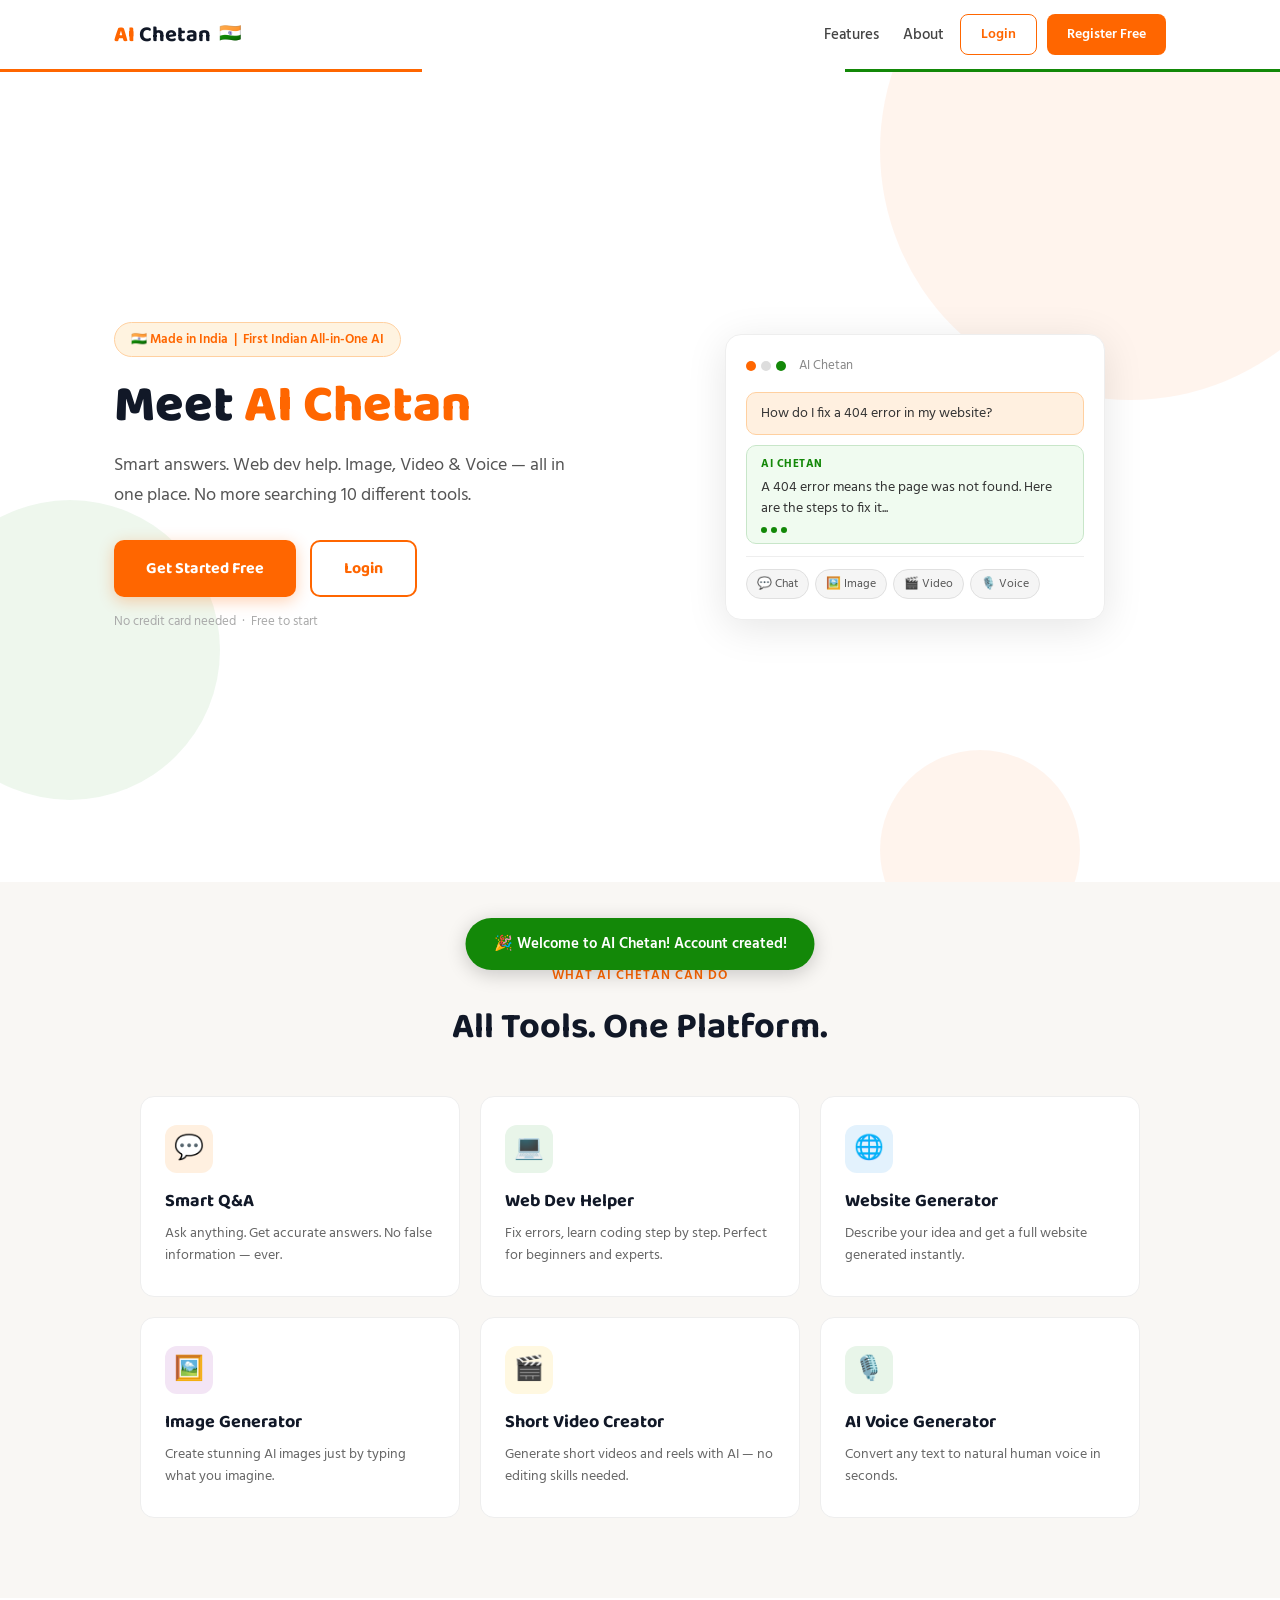
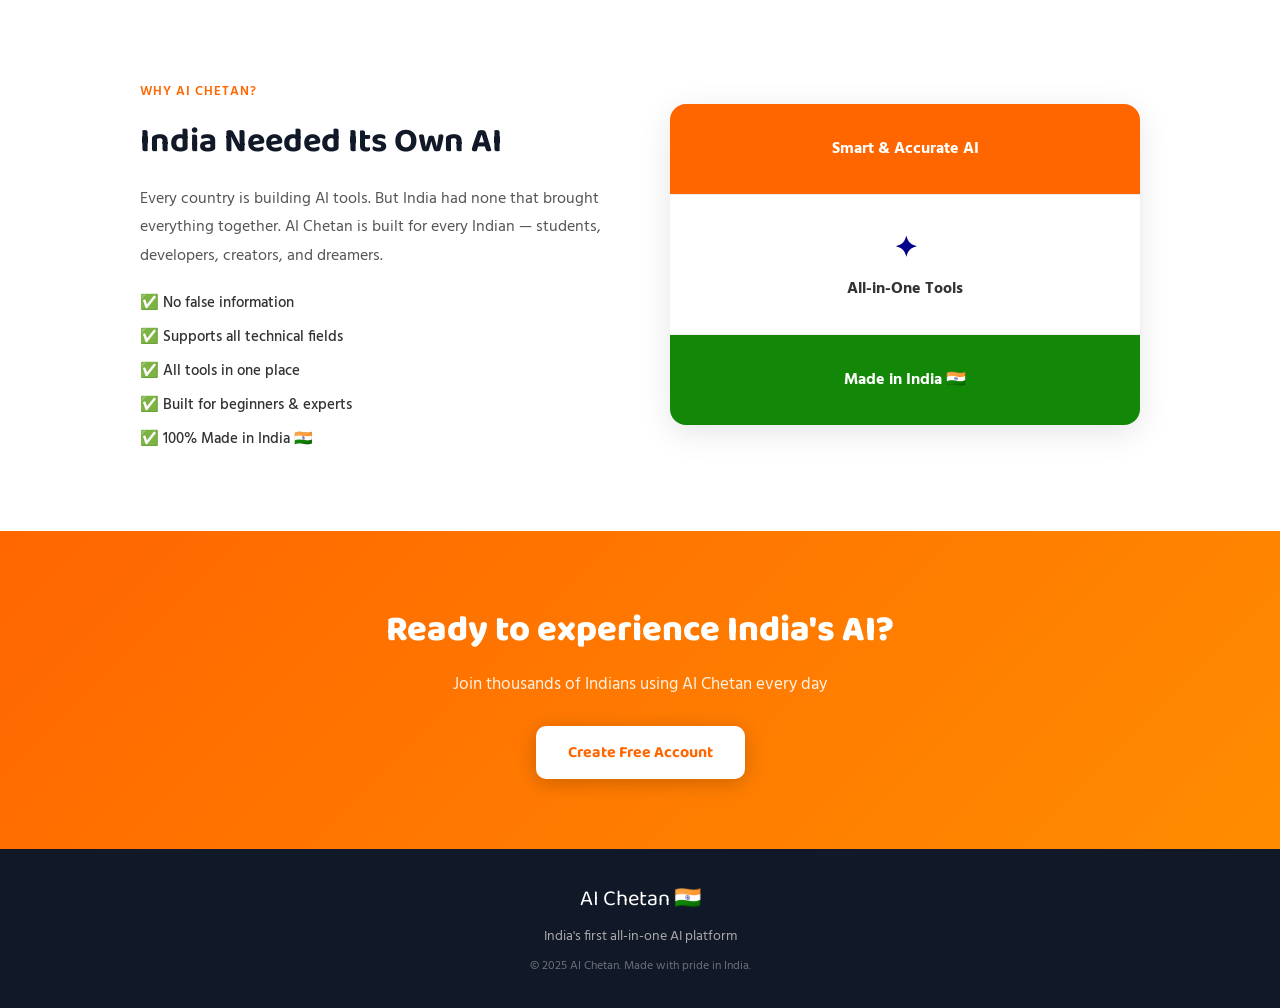
==== index.html @ 7c892c41 "Add files via upload" ====
<!DOCTYPE html>
<html lang="en">
<head>
  <meta charset="UTF-8" />
  <meta name="viewport" content="width=device-width, initial-scale=1.0"/>
  <title>AI Chetan — India's AI Platform</title>
  <link href="https://fonts.googleapis.com/css2?family=Baloo+2:wght@400;500;600;700;800&family=Hind:wght@300;400;500;600&display=swap" rel="stylesheet"/>
  <link rel="stylesheet" href="style.css"/>
</head>
<body>

<!-- NAV -->
<nav class="navbar">
  <div class="nav-inner">
    <div class="logo">
      <span class="logo-ai">AI</span>
      <span class="logo-chetan">Chetan</span>
      <span class="logo-flag">🇮🇳</span>
    </div>
    <div class="nav-links">
      <a href="#features">Features</a>
      <a href="#about">About</a>
    </div>
    <div class="nav-btns">
      <button class="btn-outline" onclick="openModal('login')">Login</button>
      <button class="btn-solid" onclick="openModal('register')">Register Free</button>
    </div>
    <button class="hamburger" onclick="toggleMenu()" id="hamburger">☰</button>
  </div>
  <div class="mobile-menu" id="mobileMenu">
    <a href="#features" onclick="toggleMenu()">Features</a>
    <a href="#about" onclick="toggleMenu()">About</a>
    <button class="btn-outline" onclick="openModal('login');toggleMenu()">Login</button>
    <button class="btn-solid" onclick="openModal('register');toggleMenu()">Register Free</button>
  </div>
</nav>

<!-- HERO -->
<section class="hero">
  <div class="hero-bg-circles">
    <div class="circle c1"></div>
    <div class="circle c2"></div>
    <div class="circle c3"></div>
  </div>
  <div class="hero-content">
    <div class="hero-badge">🇮🇳 Made in India &nbsp;|&nbsp; First Indian All-in-One AI</div>
    <h1 class="hero-title">Meet <span class="highlight-saffron">AI Chetan</span></h1>
    <p class="hero-sub">Smart answers. Web dev help. Image, Video & Voice — all in one place. No more searching 10 different tools.</p>
    <div class="hero-btns">
      <button class="btn-hero-main" onclick="openModal('register')">Get Started Free</button>
      <button class="btn-hero-outline" onclick="openModal('login')">Login</button>
    </div>
    <p class="hero-note">No credit card needed &nbsp;·&nbsp; Free to start</p>
  </div>
  <div class="hero-visual">
    <div class="ai-card">
      <div class="ai-card-header">
        <span class="dot saffron"></span>
        <span class="dot white-dot"></span>
        <span class="dot green"></span>
        <span style="margin-left:8px;font-size:13px;color:#888;">AI Chetan</span>
      </div>
      <div class="chat-msg user-msg">How do I fix a 404 error in my website?</div>
      <div class="chat-msg ai-msg">
        <span class="ai-label">AI Chetan</span>
        A 404 error means the page was not found. Here are the steps to fix it...
        <div class="typing-dots"><span></span><span></span><span></span></div>
      </div>
      <div class="chat-tools">
        <span class="tool-tag">💬 Chat</span>
        <span class="tool-tag">🖼️ Image</span>
        <span class="tool-tag">🎬 Video</span>
        <span class="tool-tag">🎙️ Voice</span>
      </div>
    </div>
  </div>
</section>

<!-- FEATURES -->
<section class="features" id="features">
  <div class="section-label">What AI Chetan Can Do</div>
  <h2 class="section-title">All Tools. One Platform.</h2>
  <div class="features-grid">
    <div class="feat-card">
      <div class="feat-icon" style="background:#FFF0E0;">💬</div>
      <h3>Smart Q&A</h3>
      <p>Ask anything. Get accurate answers. No false information — ever.</p>
    </div>
    <div class="feat-card">
      <div class="feat-icon" style="background:#E8F5E9;">💻</div>
      <h3>Web Dev Helper</h3>
      <p>Fix errors, learn coding step by step. Perfect for beginners and experts.</p>
    </div>
    <div class="feat-card">
      <div class="feat-icon" style="background:#E3F2FD;">🌐</div>
      <h3>Website Generator</h3>
      <p>Describe your idea and get a full website generated instantly.</p>
    </div>
    <div class="feat-card">
      <div class="feat-icon" style="background:#F3E5F5;">🖼️</div>
      <h3>Image Generator</h3>
      <p>Create stunning AI images just by typing what you imagine.</p>
    </div>
    <div class="feat-card">
      <div class="feat-icon" style="background:#FFF8E1;">🎬</div>
      <h3>Short Video Creator</h3>
      <p>Generate short videos and reels with AI — no editing skills needed.</p>
    </div>
    <div class="feat-card">
      <div class="feat-icon" style="background:#E8F5E9;">🎙️</div>
      <h3>AI Voice Generator</h3>
      <p>Convert any text to natural human voice in seconds.</p>
    </div>
  </div>
</section>

<!-- ABOUT -->
<section class="about" id="about">
  <div class="about-inner">
    <div class="about-text">
      <div class="section-label">Why AI Chetan?</div>
      <h2>India Needed Its Own AI</h2>
      <p>Every country is building AI tools. But India had none that brought everything together. AI Chetan is built for every Indian — students, developers, creators, and dreamers.</p>
      <ul class="about-list">
        <li>✅ No false information</li>
        <li>✅ Supports all technical fields</li>
        <li>✅ All tools in one place</li>
        <li>✅ Built for beginners & experts</li>
        <li>✅ 100% Made in India 🇮🇳</li>
      </ul>
    </div>
    <div class="about-flag">
      <div class="flag-block saffron-block">Smart & Accurate AI</div>
      <div class="flag-block white-block">
        <div class="ashoka">✦</div>
        All-in-One Tools
      </div>
      <div class="flag-block green-block">Made in India 🇮🇳</div>
    </div>
  </div>
</section>

<!-- CTA -->
<section class="cta">
  <h2>Ready to experience India's AI?</h2>
  <p>Join thousands of Indians using AI Chetan every day</p>
  <button class="btn-hero-main" onclick="openModal('register')">Create Free Account</button>
</section>

<!-- FOOTER -->
<footer class="footer">
  <div class="footer-logo">AI Chetan 🇮🇳</div>
  <p>India's first all-in-one AI platform</p>
  <p style="margin-top:8px;font-size:12px;opacity:0.6;">© 2025 AI Chetan. Made with pride in India.</p>
</footer>

<!-- MODAL -->
<div class="modal-bg" id="modalBg" onclick="closeBg(event)">
  <div class="modal-box">
    <button class="modal-close" onclick="closeModal()">✕</button>
    <div class="modal-logo">AI Chetan 🇮🇳</div>
    <h2 class="modal-title" id="modalTitle">Login</h2>

    <div id="nameRow" style="display:none;">
      <input class="modal-input" type="text" id="nameInput" placeholder="Your Full Name" />
    </div>
    <input class="modal-input" type="email" id="emailInput" placeholder="Email Address" />
    <input class="modal-input" type="password" id="passInput" placeholder="Password" />
    <div id="confirmRow" style="display:none;">
      <input class="modal-input" type="password" id="confirmInput" placeholder="Confirm Password" />
    </div>

    <button class="modal-submit" id="modalSubmit" onclick="handleSubmit()">Login</button>

    <p class="modal-switch" id="modalSwitch">
      Don't have an account? <a onclick="switchTo('register')">Register free</a>
    </p>
  </div>
</div>

<!-- SUCCESS TOAST -->
<div class="toast" id="toast">🎉 Welcome to AI Chetan! Account created!</div>

<script src="app.js"></script>
</body>
</html>
---- style.css ----
/* ===== RESET & BASE ===== */
*, *::before, *::after { margin: 0; padding: 0; box-sizing: border-box; }
html { scroll-behavior: smooth; }
body { font-family: 'Hind', sans-serif; background: #fff; color: #222; overflow-x: hidden; }

/* ===== COLORS ===== */
:root {
  --saffron: #FF6600;
  --green: #138808;
  --navy: #111827;
  --light-bg: #F9F7F4;
  --card-bg: #fff;
  --border: #eee;
  --text-muted: #777;
}

/* ===== NAVBAR ===== */
.navbar {
  position: sticky; top: 0; z-index: 999;
  background: rgba(255,255,255,0.97);
  border-bottom: 3px solid transparent;
  border-image: linear-gradient(to right, #FF6600 33%, #fff 33%, #fff 66%, #138808 66%) 1;
  backdrop-filter: blur(10px);
}
.nav-inner {
  max-width: 1100px; margin: 0 auto;
  padding: 14px 24px;
  display: flex; align-items: center; gap: 16px;
}
.logo { display: flex; align-items: center; gap: 4px; flex: 1; }
.logo-ai { font-family: 'Baloo 2', cursive; font-size: 22px; font-weight: 800; color: var(--saffron); }
.logo-chetan { font-family: 'Baloo 2', cursive; font-size: 22px; font-weight: 700; color: var(--navy); }
.logo-flag { font-size: 18px; margin-left: 4px; }
.nav-links { display: flex; gap: 24px; }
.nav-links a { text-decoration: none; color: #444; font-size: 15px; font-weight: 500; transition: color 0.2s; }
.nav-links a:hover { color: var(--saffron); }
.nav-btns { display: flex; gap: 10px; }
.hamburger { display: none; background: none; border: none; font-size: 22px; cursor: pointer; color: #333; }
.mobile-menu { display: none; flex-direction: column; gap: 12px; padding: 16px 24px; background: #fff; border-top: 1px solid #eee; }
.mobile-menu a { text-decoration: none; color: #444; font-size: 15px; font-weight: 500; }
.mobile-menu.open { display: flex; }

/* ===== BUTTONS ===== */
.btn-outline {
  background: transparent; border: 1.5px solid var(--saffron);
  color: var(--saffron); padding: 8px 20px; border-radius: 8px;
  font-size: 14px; font-weight: 600; cursor: pointer;
  font-family: 'Hind', sans-serif; transition: all 0.2s;
}
.btn-outline:hover { background: var(--saffron); color: #fff; }
.btn-solid {
  background: var(--saffron); border: none;
  color: #fff; padding: 8px 20px; border-radius: 8px;
  font-size: 14px; font-weight: 600; cursor: pointer;
  font-family: 'Hind', sans-serif; transition: all 0.2s;
}
.btn-solid:hover { background: #e55a00; }
.btn-hero-main {
  background: var(--saffron); color: #fff;
  border: none; padding: 14px 32px; border-radius: 10px;
  font-size: 16px; font-weight: 700; cursor: pointer;
  font-family: 'Baloo 2', cursive; transition: all 0.2s;
  box-shadow: 0 4px 16px rgba(255,102,0,0.3);
}
.btn-hero-main:hover { background: #e55a00; transform: translateY(-2px); }
.btn-hero-outline {
  background: transparent; color: var(--saffron);
  border: 2px solid var(--saffron); padding: 14px 32px; border-radius: 10px;
  font-size: 16px; font-weight: 700; cursor: pointer;
  font-family: 'Baloo 2', cursive; transition: all 0.2s;
}
.btn-hero-outline:hover { background: var(--saffron); color: #fff; }

/* ===== HERO ===== */
.hero {
  min-height: 90vh; display: flex; align-items: center;
  padding: 60px 24px; max-width: 1100px; margin: 0 auto;
  gap: 48px; position: relative;
}
.hero-bg-circles { position: fixed; inset: 0; z-index: -1; overflow: hidden; pointer-events: none; }
.circle { position: absolute; border-radius: 50%; opacity: 0.07; }
.c1 { width: 500px; height: 500px; background: var(--saffron); top: -100px; right: -100px; }
.c2 { width: 300px; height: 300px; background: var(--green); bottom: 100px; left: -80px; }
.c3 { width: 200px; height: 200px; background: var(--saffron); bottom: -50px; right: 200px; }
.hero-content { flex: 1; }
.hero-badge {
  display: inline-block; background: #FFF3E0;
  color: var(--saffron); font-size: 13px; font-weight: 600;
  padding: 6px 16px; border-radius: 20px; margin-bottom: 20px;
  border: 1px solid #FFD0A0;
}
.hero-title {
  font-family: 'Baloo 2', cursive; font-size: 52px; font-weight: 800;
  color: var(--navy); line-height: 1.1; margin-bottom: 16px;
}
.highlight-saffron { color: var(--saffron); }
.hero-sub { font-size: 18px; color: #555; line-height: 1.7; margin-bottom: 28px; max-width: 480px; }
.hero-btns { display: flex; gap: 14px; flex-wrap: wrap; margin-bottom: 14px; }
.hero-note { font-size: 13px; color: #aaa; }
.hero-visual { flex: 1; display: flex; justify-content: center; }

/* AI CARD */
.ai-card {
  background: #fff; border-radius: 16px; padding: 20px;
  box-shadow: 0 8px 40px rgba(0,0,0,0.1); width: 100%; max-width: 380px;
  border: 1px solid #eee;
}
.ai-card-header { display: flex; align-items: center; margin-bottom: 16px; }
.dot { width: 10px; height: 10px; border-radius: 50%; margin-right: 5px; }
.saffron { background: var(--saffron); }
.white-dot { background: #ddd; }
.green { background: var(--green); }
.chat-msg { padding: 10px 14px; border-radius: 10px; font-size: 14px; margin-bottom: 10px; line-height: 1.5; }
.user-msg { background: #FFF0E0; color: #333; border: 1px solid #FFD0A0; align-self: flex-end; }
.ai-msg { background: #F0FBF0; color: #333; border: 1px solid #C8E6C9; position: relative; }
.ai-label { display: block; font-size: 11px; font-weight: 700; color: var(--green); margin-bottom: 4px; text-transform: uppercase; letter-spacing: 0.5px; }
.typing-dots { display: flex; gap: 4px; margin-top: 8px; }
.typing-dots span {
  width: 6px; height: 6px; border-radius: 50%; background: var(--green);
  animation: bounce 1.2s infinite;
}
.typing-dots span:nth-child(2) { animation-delay: 0.2s; }
.typing-dots span:nth-child(3) { animation-delay: 0.4s; }
@keyframes bounce { 0%,100%{transform:translateY(0)} 50%{transform:translateY(-5px)} }
.chat-tools { display: flex; gap: 6px; flex-wrap: wrap; margin-top: 12px; padding-top: 12px; border-top: 1px solid #eee; }
.tool-tag {
  background: #F5F5F5; color: #555;
  font-size: 12px; padding: 4px 10px; border-radius: 20px;
  border: 1px solid #e0e0e0;
}

/* ===== FEATURES ===== */
.features { background: var(--light-bg); padding: 80px 24px; text-align: center; }
.section-label {
  display: inline-block; font-size: 13px; font-weight: 600;
  color: var(--saffron); text-transform: uppercase; letter-spacing: 1px;
  margin-bottom: 12px;
}
.section-title { font-family: 'Baloo 2', cursive; font-size: 36px; font-weight: 700; color: var(--navy); margin-bottom: 40px; }
.features-grid {
  display: grid; grid-template-columns: repeat(auto-fit, minmax(280px, 1fr));
  gap: 20px; max-width: 1000px; margin: 0 auto;
}
.feat-card {
  background: #fff; border-radius: 14px; padding: 28px 24px;
  text-align: left; border: 1px solid #eee;
  transition: transform 0.2s, box-shadow 0.2s;
}
.feat-card:hover { transform: translateY(-4px); box-shadow: 0 8px 24px rgba(0,0,0,0.08); }
.feat-icon { width: 48px; height: 48px; border-radius: 12px; display: flex; align-items: center; justify-content: center; font-size: 24px; margin-bottom: 14px; }
.feat-card h3 { font-family: 'Baloo 2', cursive; font-size: 18px; font-weight: 700; color: var(--navy); margin-bottom: 8px; }
.feat-card p { font-size: 14px; color: #666; line-height: 1.6; }

/* ===== ABOUT ===== */
.about { padding: 80px 24px; }
.about-inner { max-width: 1000px; margin: 0 auto; display: flex; gap: 60px; align-items: center; }
.about-text { flex: 1; }
.about-text h2 { font-family: 'Baloo 2', cursive; font-size: 34px; font-weight: 700; color: var(--navy); margin-bottom: 16px; }
.about-text p { font-size: 16px; color: #555; line-height: 1.8; margin-bottom: 20px; }
.about-list { list-style: none; display: flex; flex-direction: column; gap: 10px; }
.about-list li { font-size: 15px; color: #333; font-weight: 500; }
.about-flag { flex: 1; display: flex; flex-direction: column; border-radius: 16px; overflow: hidden; box-shadow: 0 8px 32px rgba(0,0,0,0.1); }
.flag-block { padding: 32px 24px; font-size: 16px; font-weight: 700; text-align: center; }
.saffron-block { background: #FF6600; color: #fff; }
.white-block { background: #fff; color: #333; border-top: 1px solid #eee; border-bottom: 1px solid #eee; display: flex; flex-direction: column; gap: 4px; align-items: center; }
.ashoka { font-size: 28px; color: #00008B; }
.green-block { background: #138808; color: #fff; }

/* ===== CTA ===== */
.cta {
  background: linear-gradient(135deg, var(--saffron) 0%, #FF8C00 100%);
  padding: 70px 24px; text-align: center; color: #fff;
}
.cta h2 { font-family: 'Baloo 2', cursive; font-size: 36px; font-weight: 800; margin-bottom: 12px; }
.cta p { font-size: 17px; opacity: 0.9; margin-bottom: 28px; }
.cta .btn-hero-main { background: #fff; color: var(--saffron); box-shadow: 0 4px 20px rgba(0,0,0,0.2); }
.cta .btn-hero-main:hover { background: #f5f5f5; }

/* ===== FOOTER ===== */
.footer {
  background: var(--navy); color: #aaa;
  padding: 32px 24px; text-align: center;
}
.footer-logo { font-family: 'Baloo 2', cursive; font-size: 22px; color: #fff; margin-bottom: 8px; }
.footer p { font-size: 14px; }

/* ===== MODAL ===== */
.modal-bg {
  display: none; position: fixed; inset: 0;
  background: rgba(0,0,0,0.55); z-index: 9999;
  align-items: center; justify-content: center; padding: 20px;
}
.modal-bg.open { display: flex; }
.modal-box {
  background: #fff; border-radius: 20px;
  padding: 36px 32px; width: 100%; max-width: 400px;
  position: relative; animation: slideUp 0.3s ease;
}
@keyframes slideUp { from{opacity:0;transform:translateY(20px)} to{opacity:1;transform:translateY(0)} }
.modal-close {
  position: absolute; top: 16px; right: 18px;
  background: none; border: none; font-size: 18px;
  color: #aaa; cursor: pointer;
}
.modal-close:hover { color: #333; }
.modal-logo { font-family: 'Baloo 2', cursive; font-size: 18px; color: var(--saffron); margin-bottom: 4px; font-weight: 700; }
.modal-title { font-family: 'Baloo 2', cursive; font-size: 26px; font-weight: 700; color: var(--navy); margin-bottom: 20px; }
.modal-input {
  width: 100%; padding: 12px 16px;
  border: 1.5px solid #ddd; border-radius: 10px;
  font-size: 15px; margin-bottom: 12px;
  font-family: 'Hind', sans-serif; color: #333;
  transition: border-color 0.2s; outline: none;
}
.modal-input:focus { border-color: var(--saffron); }
.modal-submit {
  width: 100%; padding: 13px;
  background: var(--saffron); color: #fff; border: none;
  border-radius: 10px; font-size: 16px; font-weight: 700;
  cursor: pointer; font-family: 'Baloo 2', cursive;
  margin-top: 4px; transition: background 0.2s;
}
.modal-submit:hover { background: #e55a00; }
.modal-submit.green-btn { background: var(--green); }
.modal-submit.green-btn:hover { background: #0f6e00; }
.modal-switch { text-align: center; font-size: 14px; color: #888; margin-top: 16px; }
.modal-switch a { color: var(--saffron); cursor: pointer; font-weight: 600; text-decoration: none; }
.modal-switch a:hover { text-decoration: underline; }

/* ===== TOAST ===== */
.toast {
  position: fixed; bottom: 30px; left: 50%; transform: translateX(-50%) translateY(100px);
  background: var(--green); color: #fff;
  padding: 14px 28px; border-radius: 30px;
  font-size: 15px; font-weight: 600;
  box-shadow: 0 4px 20px rgba(0,0,0,0.2);
  transition: transform 0.4s ease; z-index: 99999;
  font-family: 'Hind', sans-serif;
}
.toast.show { transform: translateX(-50%) translateY(0); }

/* ===== RESPONSIVE ===== */
@media (max-width: 768px) {
  .nav-links, .nav-btns { display: none; }
  .hamburger { display: block; }
  .hero { flex-direction: column; padding: 40px 20px; text-align: center; min-height: auto; }
  .hero-title { font-size: 36px; }
  .hero-sub { font-size: 16px; }
  .hero-btns { justify-content: center; }
  .hero-visual { width: 100%; }
  .about-inner { flex-direction: column; gap: 32px; }
  .section-title { font-size: 28px; }
  .cta h2 { font-size: 28px; }
}
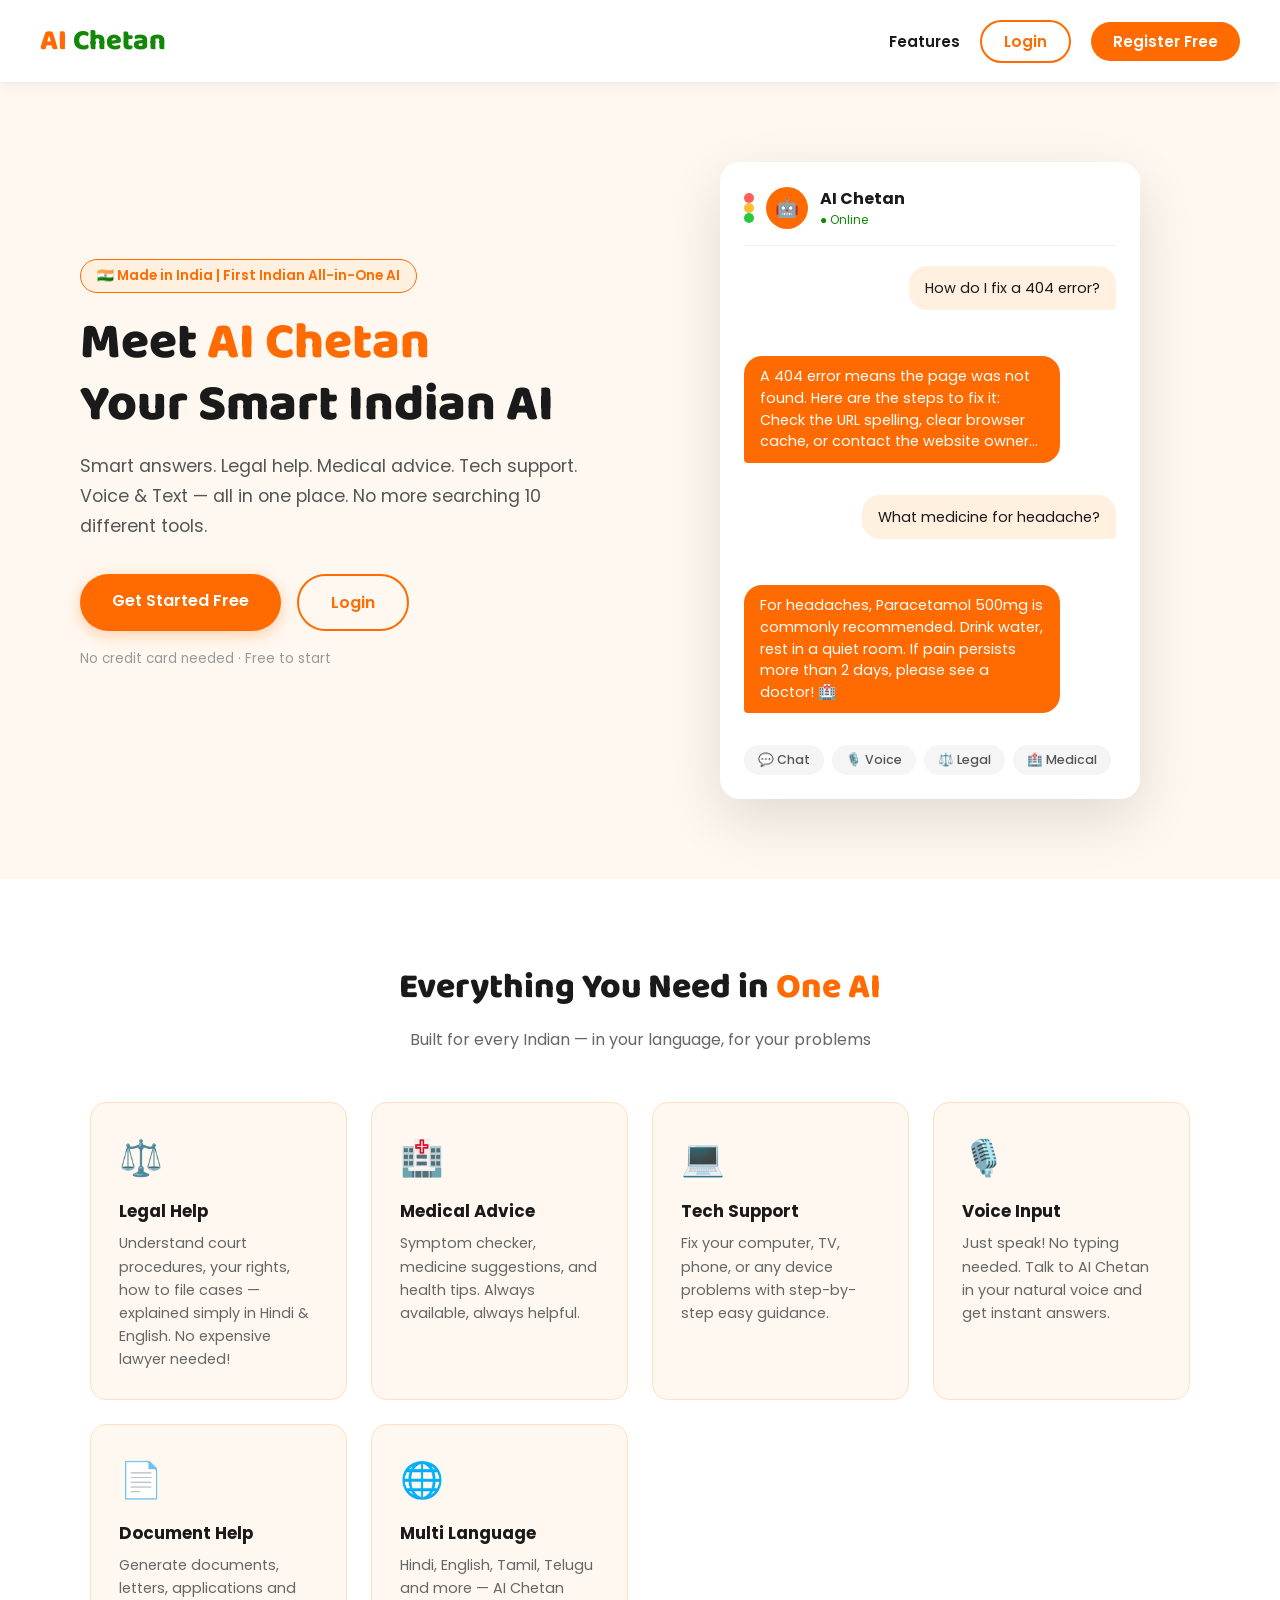
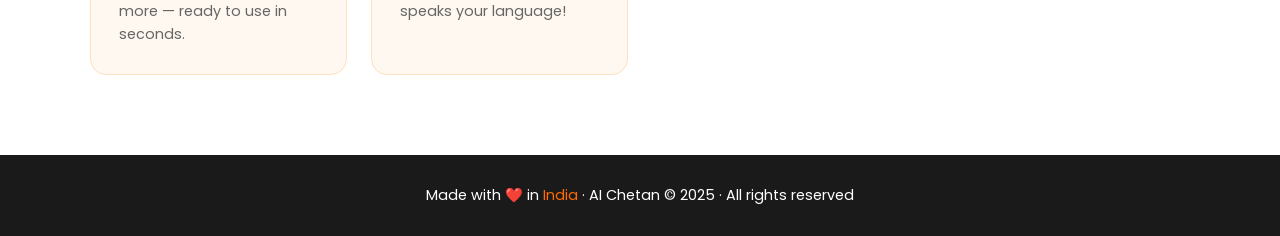
==== commit d94acf7f: "Add files via upload" ====
--- a/index.html
+++ b/index.html
@@ -1,186 +1,179 @@
 <!DOCTYPE html>
 <html lang="en">
 <head>
-  <meta charset="UTF-8" />
-  <meta name="viewport" content="width=device-width, initial-scale=1.0"/>
-  <title>AI Chetan — India's AI Platform</title>
-  <link href="https://fonts.googleapis.com/css2?family=Baloo+2:wght@400;500;600;700;800&family=Hind:wght@300;400;500;600&display=swap" rel="stylesheet"/>
-  <link rel="stylesheet" href="style.css"/>
+<meta charset="UTF-8"/>
+<meta name="viewport" content="width=device-width, initial-scale=1.0"/>
+<title>AI Chetan — India's First AI Assistant</title>
+<link href="https://fonts.googleapis.com/css2?family=Baloo+2:wght@400;600;800&family=Poppins:wght@300;400;600&display=swap" rel="stylesheet"/>
+<style>
+*{margin:0;padding:0;box-sizing:border-box;}
+:root{
+  --orange:#FF6B00;
+  --green:#138808;
+  --white:#FFFFFF;
+  --dark:#1a1a1a;
+  --light:#FFF8F0;
+}
+body{font-family:'Poppins',sans-serif;background:var(--light);color:var(--dark);}
+
+/* NAV */
+nav{display:flex;justify-content:space-between;align-items:center;padding:18px 40px;background:white;box-shadow:0 2px 12px rgba(0,0,0,0.07);position:sticky;top:0;z-index:100;}
+.logo{font-family:'Baloo 2',cursive;font-size:1.8rem;font-weight:800;color:var(--orange);}
+.logo span{color:var(--green);}
+.nav-links{display:flex;gap:20px;align-items:center;}
+.nav-links a{text-decoration:none;color:var(--dark);font-weight:600;font-size:0.95rem;}
+.btn-login{border:2px solid var(--orange);color:var(--orange)!important;padding:8px 22px;border-radius:25px;transition:all 0.3s;}
+.btn-login:hover{background:var(--orange);color:white!important;}
+.btn-register{background:var(--orange);color:white!important;padding:8px 22px;border-radius:25px;transition:all 0.3s;}
+.btn-register:hover{background:#e55a00;}
+
+/* HERO */
+.hero{display:flex;align-items:center;justify-content:space-between;padding:80px 40px;max-width:1200px;margin:0 auto;gap:40px;}
+.hero-left{flex:1;}
+.badge{display:inline-block;background:#FFF0E0;color:var(--orange);border:1px solid var(--orange);padding:6px 16px;border-radius:20px;font-size:0.85rem;font-weight:600;margin-bottom:20px;}
+.hero h1{font-family:'Baloo 2',cursive;font-size:3.2rem;font-weight:800;line-height:1.2;margin-bottom:16px;}
+.hero h1 span{color:var(--orange);}
+.hero p{font-size:1.1rem;color:#555;margin-bottom:32px;line-height:1.7;}
+.hero-btns{display:flex;gap:16px;flex-wrap:wrap;}
+.btn-primary{background:var(--orange);color:white;padding:14px 32px;border-radius:30px;text-decoration:none;font-weight:600;font-size:1rem;transition:all 0.3s;box-shadow:0 4px 15px rgba(255,107,0,0.3);}
+.btn-primary:hover{transform:translateY(-2px);box-shadow:0 6px 20px rgba(255,107,0,0.4);}
+.btn-secondary{border:2px solid var(--orange);color:var(--orange);padding:14px 32px;border-radius:30px;text-decoration:none;font-weight:600;font-size:1rem;transition:all 0.3s;}
+.btn-secondary:hover{background:var(--orange);color:white;}
+.hero-right{flex:1;display:flex;justify-content:center;}
+
+/* CHAT DEMO */
+.chat-demo{background:white;border-radius:20px;box-shadow:0 20px 60px rgba(0,0,0,0.12);padding:24px;width:100%;max-width:420px;}
+.chat-header{display:flex;align-items:center;gap:12px;margin-bottom:20px;padding-bottom:16px;border-bottom:1px solid #f0f0f0;}
+.chat-avatar{width:42px;height:42px;background:var(--orange);border-radius:50%;display:flex;align-items:center;justify-content:center;color:white;font-size:1.2rem;}
+.chat-title{font-weight:700;font-size:1rem;}
+.chat-status{font-size:0.75rem;color:var(--green);}
+.chat-dots{display:flex;gap:6px;margin-left:auto;}
+.dot{width:10px;height:10px;border-radius:50%;}
+.dot.red{background:#FF5F57;}
+.dot.yellow{background:#FFBD2E;}
+.dot.green{background:#28C840;}
+.msg{margin-bottom:14px;}
+.msg-user{display:flex;justify-content:flex-end;}
+.msg-user p{background:#FFF0E0;color:var(--dark);padding:10px 16px;border-radius:18px 18px 4px 18px;max-width:80%;font-size:0.9rem;}
+.msg-ai p{background:var(--orange);color:white;padding:10px 16px;border-radius:18px 18px 18px 4px;max-width:85%;font-size:0.9rem;line-height:1.5;}
+.chat-features{display:flex;gap:8px;margin-top:16px;flex-wrap:wrap;}
+.feature-tag{background:#f5f5f5;padding:6px 14px;border-radius:20px;font-size:0.78rem;color:#555;font-weight:500;}
+
+/* FEATURES */
+.features{padding:80px 40px;text-align:center;background:white;}
+.section-title{font-family:'Baloo 2',cursive;font-size:2.2rem;font-weight:800;margin-bottom:12px;}
+.section-title span{color:var(--orange);}
+.section-sub{color:#666;margin-bottom:50px;font-size:1rem;}
+.features-grid{display:grid;grid-template-columns:repeat(auto-fit,minmax(250px,1fr));gap:24px;max-width:1100px;margin:0 auto;}
+.feature-card{background:var(--light);border-radius:16px;padding:28px;text-align:left;border:1px solid #FFE0C0;transition:all 0.3s;}
+.feature-card:hover{transform:translateY(-4px);box-shadow:0 12px 30px rgba(255,107,0,0.1);}
+.feature-icon{font-size:2.2rem;margin-bottom:14px;}
+.feature-card h3{font-weight:700;margin-bottom:8px;font-size:1.05rem;}
+.feature-card p{color:#666;font-size:0.9rem;line-height:1.6;}
+
+/* FOOTER */
+footer{background:var(--dark);color:white;text-align:center;padding:30px;font-size:0.9rem;}
+footer span{color:var(--orange);}
+
+/* ANIMATIONS */
+@keyframes fadeUp{from{opacity:0;transform:translateY(30px);}to{opacity:1;transform:translateY(0);}}
+.hero-left{animation:fadeUp 0.8s ease forwards;}
+.hero-right{animation:fadeUp 0.8s ease 0.2s forwards;opacity:0;}
+
+@media(max-width:768px){
+  .hero{flex-direction:column;padding:40px 20px;}
+  .hero h1{font-size:2.2rem;}
+  nav{padding:14px 20px;}
+  .features{padding:50px 20px;}
+}
+</style>
 </head>
 <body>
 
-<!-- NAV -->
-<nav class="navbar">
-  <div class="nav-inner">
-    <div class="logo">
-      <span class="logo-ai">AI</span>
-      <span class="logo-chetan">Chetan</span>
-      <span class="logo-flag">🇮🇳</span>
-    </div>
-    <div class="nav-links">
-      <a href="#features">Features</a>
-      <a href="#about">About</a>
-    </div>
-    <div class="nav-btns">
-      <button class="btn-outline" onclick="openModal('login')">Login</button>
-      <button class="btn-solid" onclick="openModal('register')">Register Free</button>
-    </div>
-    <button class="hamburger" onclick="toggleMenu()" id="hamburger">☰</button>
-  </div>
-  <div class="mobile-menu" id="mobileMenu">
-    <a href="#features" onclick="toggleMenu()">Features</a>
-    <a href="#about" onclick="toggleMenu()">About</a>
-    <button class="btn-outline" onclick="openModal('login');toggleMenu()">Login</button>
-    <button class="btn-solid" onclick="openModal('register');toggleMenu()">Register Free</button>
+<nav>
+  <div class="logo">AI <span>Chetan</span></div>
+  <div class="nav-links">
+    <a href="#features">Features</a>
+    <a href="login.html" class="btn-login">Login</a>
+    <a href="register.html" class="btn-register">Register Free</a>
   </div>
 </nav>
 
-<!-- HERO -->
 <section class="hero">
-  <div class="hero-bg-circles">
-    <div class="circle c1"></div>
-    <div class="circle c2"></div>
-    <div class="circle c3"></div>
+  <div class="hero-left">
+    <div class="badge">🇮🇳 Made in India | First Indian All-in-One AI</div>
+    <h1>Meet <span>AI Chetan</span><br/>Your Smart Indian AI</h1>
+    <p>Smart answers. Legal help. Medical advice. Tech support. Voice & Text — all in one place. No more searching 10 different tools.</p>
+    <div class="hero-btns">
+      <a href="register.html" class="btn-primary">Get Started Free</a>
+      <a href="login.html" class="btn-secondary">Login</a>
+    </div>
+    <p style="margin-top:16px;font-size:0.85rem;color:#999;">No credit card needed · Free to start</p>
   </div>
-  <div class="hero-content">
-    <div class="hero-badge">🇮🇳 Made in India &nbsp;|&nbsp; First Indian All-in-One AI</div>
-    <h1 class="hero-title">Meet <span class="highlight-saffron">AI Chetan</span></h1>
-    <p class="hero-sub">Smart answers. Web dev help. Image, Video & Voice — all in one place. No more searching 10 different tools.</p>
-    <div class="hero-btns">
-      <button class="btn-hero-main" onclick="openModal('register')">Get Started Free</button>
-      <button class="btn-hero-outline" onclick="openModal('login')">Login</button>
-    </div>
-    <p class="hero-note">No credit card needed &nbsp;·&nbsp; Free to start</p>
-  </div>
-  <div class="hero-visual">
-    <div class="ai-card">
-      <div class="ai-card-header">
-        <span class="dot saffron"></span>
-        <span class="dot white-dot"></span>
-        <span class="dot green"></span>
-        <span style="margin-left:8px;font-size:13px;color:#888;">AI Chetan</span>
+  <div class="hero-right">
+    <div class="chat-demo">
+      <div class="chat-header">
+        <div class="dots"><div class="dot red"></div><div class="dot yellow"></div><div class="dot green"></div></div>
+        <div class="chat-avatar">🤖</div>
+        <div>
+          <div class="chat-title">AI Chetan</div>
+          <div class="chat-status">● Online</div>
+        </div>
       </div>
-      <div class="chat-msg user-msg">How do I fix a 404 error in my website?</div>
-      <div class="chat-msg ai-msg">
-        <span class="ai-label">AI Chetan</span>
-        A 404 error means the page was not found. Here are the steps to fix it...
-        <div class="typing-dots"><span></span><span></span><span></span></div>
-      </div>
-      <div class="chat-tools">
-        <span class="tool-tag">💬 Chat</span>
-        <span class="tool-tag">🖼️ Image</span>
-        <span class="tool-tag">🎬 Video</span>
-        <span class="tool-tag">🎙️ Voice</span>
+      <div class="msg msg-user"><p>How do I fix a 404 error?</p></div>
+      <div class="msg msg-ai"><p>A 404 error means the page was not found. Here are the steps to fix it: Check the URL spelling, clear browser cache, or contact the website owner...</p></div>
+      <div class="msg msg-user"><p>What medicine for headache?</p></div>
+      <div class="msg msg-ai"><p>For headaches, Paracetamol 500mg is commonly recommended. Drink water, rest in a quiet room. If pain persists more than 2 days, please see a doctor! 🏥</p></div>
+      <div class="chat-features">
+        <span class="feature-tag">💬 Chat</span>
+        <span class="feature-tag">🎙️ Voice</span>
+        <span class="feature-tag">⚖️ Legal</span>
+        <span class="feature-tag">🏥 Medical</span>
       </div>
     </div>
   </div>
 </section>
 
-<!-- FEATURES -->
 <section class="features" id="features">
-  <div class="section-label">What AI Chetan Can Do</div>
-  <h2 class="section-title">All Tools. One Platform.</h2>
+  <h2 class="section-title">Everything You Need in <span>One AI</span></h2>
+  <p class="section-sub">Built for every Indian — in your language, for your problems</p>
   <div class="features-grid">
-    <div class="feat-card">
-      <div class="feat-icon" style="background:#FFF0E0;">💬</div>
-      <h3>Smart Q&A</h3>
-      <p>Ask anything. Get accurate answers. No false information — ever.</p>
+    <div class="feature-card">
+      <div class="feature-icon">⚖️</div>
+      <h3>Legal Help</h3>
+      <p>Understand court procedures, your rights, how to file cases — explained simply in Hindi & English. No expensive lawyer needed!</p>
     </div>
-    <div class="feat-card">
-      <div class="feat-icon" style="background:#E8F5E9;">💻</div>
-      <h3>Web Dev Helper</h3>
-      <p>Fix errors, learn coding step by step. Perfect for beginners and experts.</p>
+    <div class="feature-card">
+      <div class="feature-icon">🏥</div>
+      <h3>Medical Advice</h3>
+      <p>Symptom checker, medicine suggestions, and health tips. Always available, always helpful.</p>
     </div>
-    <div class="feat-card">
-      <div class="feat-icon" style="background:#E3F2FD;">🌐</div>
-      <h3>Website Generator</h3>
-      <p>Describe your idea and get a full website generated instantly.</p>
+    <div class="feature-card">
+      <div class="feature-icon">💻</div>
+      <h3>Tech Support</h3>
+      <p>Fix your computer, TV, phone, or any device problems with step-by-step easy guidance.</p>
     </div>
-    <div class="feat-card">
-      <div class="feat-icon" style="background:#F3E5F5;">🖼️</div>
-      <h3>Image Generator</h3>
-      <p>Create stunning AI images just by typing what you imagine.</p>
+    <div class="feature-card">
+      <div class="feature-icon">🎙️</div>
+      <h3>Voice Input</h3>
+      <p>Just speak! No typing needed. Talk to AI Chetan in your natural voice and get instant answers.</p>
     </div>
-    <div class="feat-card">
-      <div class="feat-icon" style="background:#FFF8E1;">🎬</div>
-      <h3>Short Video Creator</h3>
-      <p>Generate short videos and reels with AI — no editing skills needed.</p>
+    <div class="feature-card">
+      <div class="feature-icon">📄</div>
+      <h3>Document Help</h3>
+      <p>Generate documents, letters, applications and more — ready to use in seconds.</p>
     </div>
-    <div class="feat-card">
-      <div class="feat-icon" style="background:#E8F5E9;">🎙️</div>
-      <h3>AI Voice Generator</h3>
-      <p>Convert any text to natural human voice in seconds.</p>
+    <div class="feature-card">
+      <div class="feature-icon">🌐</div>
+      <h3>Multi Language</h3>
+      <p>Hindi, English, Tamil, Telugu and more — AI Chetan speaks your language!</p>
     </div>
   </div>
 </section>
 
-<!-- ABOUT -->
-<section class="about" id="about">
-  <div class="about-inner">
-    <div class="about-text">
-      <div class="section-label">Why AI Chetan?</div>
-      <h2>India Needed Its Own AI</h2>
-      <p>Every country is building AI tools. But India had none that brought everything together. AI Chetan is built for every Indian — students, developers, creators, and dreamers.</p>
-      <ul class="about-list">
-        <li>✅ No false information</li>
-        <li>✅ Supports all technical fields</li>
-        <li>✅ All tools in one place</li>
-        <li>✅ Built for beginners & experts</li>
-        <li>✅ 100% Made in India 🇮🇳</li>
-      </ul>
-    </div>
-    <div class="about-flag">
-      <div class="flag-block saffron-block">Smart & Accurate AI</div>
-      <div class="flag-block white-block">
-        <div class="ashoka">✦</div>
-        All-in-One Tools
-      </div>
-      <div class="flag-block green-block">Made in India 🇮🇳</div>
-    </div>
-  </div>
-</section>
-
-<!-- CTA -->
-<section class="cta">
-  <h2>Ready to experience India's AI?</h2>
-  <p>Join thousands of Indians using AI Chetan every day</p>
-  <button class="btn-hero-main" onclick="openModal('register')">Create Free Account</button>
-</section>
-
-<!-- FOOTER -->
-<footer class="footer">
-  <div class="footer-logo">AI Chetan 🇮🇳</div>
-  <p>India's first all-in-one AI platform</p>
-  <p style="margin-top:8px;font-size:12px;opacity:0.6;">© 2025 AI Chetan. Made with pride in India.</p>
+<footer>
+  <p>Made with ❤️ in <span>India</span> · AI Chetan © 2025 · All rights reserved</p>
 </footer>
 
-<!-- MODAL -->
-<div class="modal-bg" id="modalBg" onclick="closeBg(event)">
-  <div class="modal-box">
-    <button class="modal-close" onclick="closeModal()">✕</button>
-    <div class="modal-logo">AI Chetan 🇮🇳</div>
-    <h2 class="modal-title" id="modalTitle">Login</h2>
-
-    <div id="nameRow" style="display:none;">
-      <input class="modal-input" type="text" id="nameInput" placeholder="Your Full Name" />
-    </div>
-    <input class="modal-input" type="email" id="emailInput" placeholder="Email Address" />
-    <input class="modal-input" type="password" id="passInput" placeholder="Password" />
-    <div id="confirmRow" style="display:none;">
-      <input class="modal-input" type="password" id="confirmInput" placeholder="Confirm Password" />
-    </div>
-
-    <button class="modal-submit" id="modalSubmit" onclick="handleSubmit()">Login</button>
-
-    <p class="modal-switch" id="modalSwitch">
-      Don't have an account? <a onclick="switchTo('register')">Register free</a>
-    </p>
-  </div>
-</div>
-
-<!-- SUCCESS TOAST -->
-<div class="toast" id="toast">🎉 Welcome to AI Chetan! Account created!</div>
-
-<script src="app.js"></script>
 </body>
 </html>
